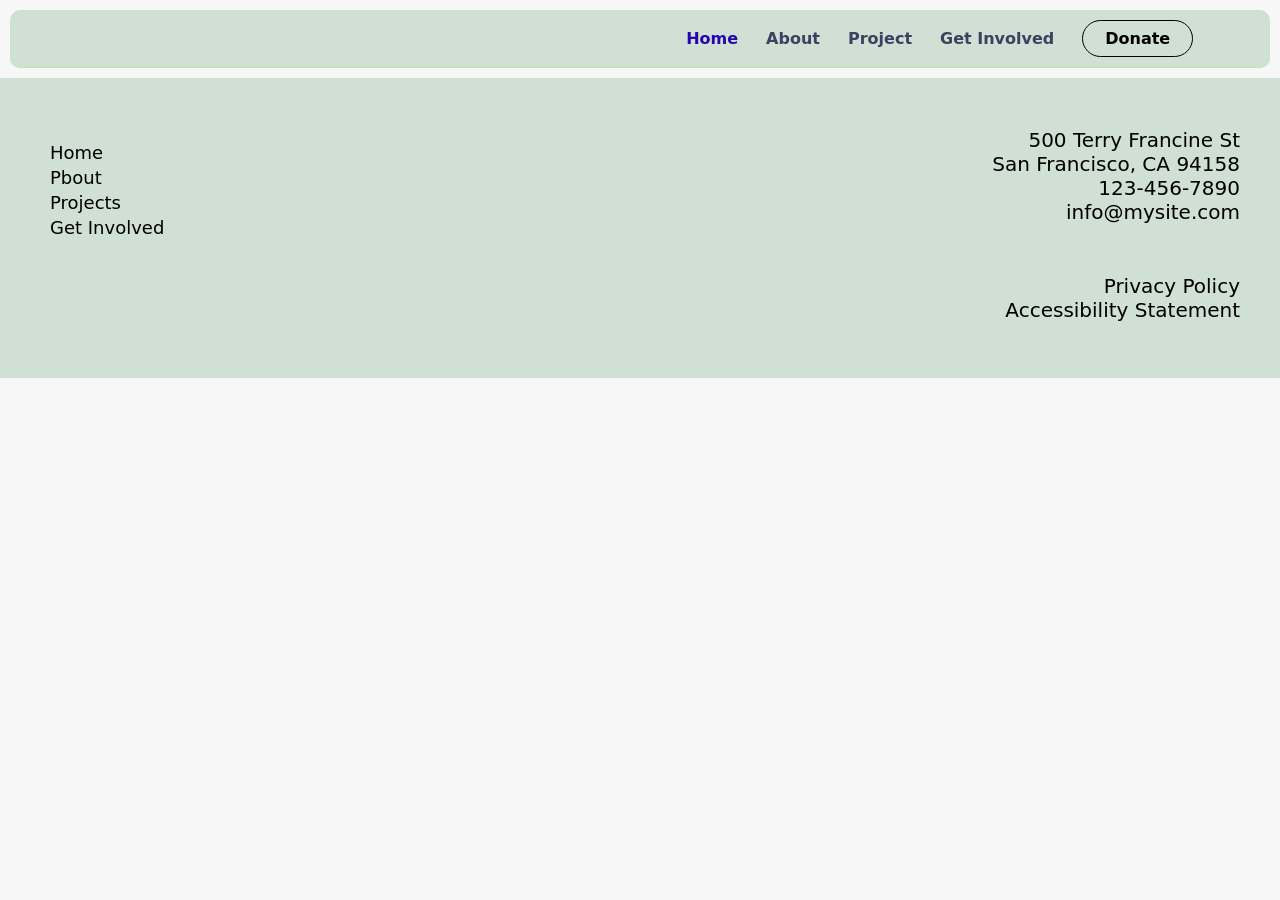
==== pages/about.html @ 258384fc "2ndpage" ====
<!DOCTYPE html>
<html lang="en">
<head>
    <meta charset="UTF-8">
    <meta name="viewport" content="width=device-width, initial-scale=1.0">
    <title>Document</title>
     <link rel="stylesheet" href="../styles/header.css">
    <link rel="stylesheet" href="../styles/footer.css">
    <link rel="stylesheet" href="../styles/about.css">
</head>
<body>
    <div class="padding">
    <header class="nav">
  <a class="logo" href="#"><img src="./images/c837a6_b99ae5eac99b433983c7f7e0ed3001bb~mv2.png" alt=""></a>
  <input type="checkbox" id="menu-toggle" class="toggle" aria-label="Toggle menu" />
  <label for="menu-toggle" class="burger" aria-hidden="true"><i></i><i></i><i></i></label>
  <nav class="links">
    <a href="#" class="active">Home</a>
    <a href="./pages/about.html">About</a>
    <a href="#">Project</a>
    <a href="#">Get Involved</a>
    <a href="#" class="btn">Donate</a>
  </nav>
</header>
</div> 
<main></main>
 <footer>
        <div class="box">
            <img src="./images/c837a6_b99ae5eac99b433983c7f7e0ed3001bb~mv2.png" alt="">
            <a href="" class="top">Home</a>
            <a href="">Pbout</a>
            <a href="">Projects</a>
            <a href="">Get Involved</a>
        </div>
        <div class="box1">
            <p>500 Terry Francine St

            <br>   San Francisco, CA 94158

             <br>  123-456-7890

            <br>   info@mysite.com</p>
               <p class="down">
                <a href="">Privacy Policy <br> Accessibility Statement</a>
            </p>
        </div>
        
    </footer>
    
</body>
</html>
---- styles/header.css ----
body { font-family: system-ui, -apple-system, 'Segoe UI', sans-serif; background: #f7f7f7; }

.nav {
  position: sticky;
  top: 0;
  z-index: 10;
  display: flex;
  align-items: center;
  justify-content: space-between;
  padding: 10px 6vw;
  background: #d0e0d5;
  backdrop-filter: blur(10px);
  border-bottom: 1px solid #c0e8a5;
  border-radius: 10px;
}
.logo img{
    width: 300px;
}
.padding{
    padding: 10px;
}

.logo { font-size: 1.3rem; font-weight: 800; color: #002057; text-decoration: none; }
.logo span { color: #ff7b00; }

.links { display: flex; align-items: center; gap: 28px; }
.links a { color: #3b4160; font-weight: 600; text-decoration: none; }
.links a:hover, .links a.active { color: #2506ad; }
.links .btn { padding: 8px 22px; border-radius: 999px; background: #d0e0d5; color: black; border: 1px solid black; }
.links .btn:hover { background: #2506ad; color: #fff; }

/* The checkbox is the state; the label is the visible button */
.toggle { position: absolute; opacity: 0; pointer-events: none; }
.burger { display: none; width: 28px; cursor: pointer; }
.burger i { display: block; height: 3px; margin: 5px 0; border-radius: 2px; background: #002057; transition: transform 0.25s ease, opacity 0.25s ease; }

.demo { min-height: 90vh; display: grid; place-content: center; text-align: center; }
.demo h1 { margin: 0; color: #002057; font-size: clamp(1.8rem, 5vw, 3rem); }
.demo p { color: #5b6178; }
iframe {
    width: 100%;
    border: none;
    display: block;
}

@media (max-width: 720px) {
  .burger { display: block; }
  .links {
    position: absolute;
    top: 100%;
    left: 0;
    right: 0;
    flex-direction: column;
    align-items: stretch;
    gap: 0;
    padding: 8px 6vw 20px;
    background: #d0e0d5;
    border-bottom: 1px solid #d0e0d5;
    display: none;
  }
  .links a { padding: 14px 0; }
  .links .btn { margin-top: 8px; text-align: center; }

  .toggle:checked ~ .links { display: flex; }
  .toggle:checked ~ .burger i:nth-child(1) { transform: translateY(8px) rotate(45deg); }
  .toggle:checked ~ .burger i:nth-child(2) { opacity: 0; }
  .toggle:checked ~ .burger i:nth-child(3) { transform: translateY(-8px) rotate(-45deg); }
}
@media (max-width: 950px ) {
    .logo img{
        width: 200px;
    }
}

@media (max-width: 690px    ) {
    .logo img{
        width: 250px;
    }
}
@media (max-width: 400px) {
    .logo img{
        width: 199px;
    }
}
---- styles/footer.css ----
*{
    margin: 0;
    padding: 0;
    box-sizing: border-box;
    
}

footer{
    width: 100%;
    display: flex;
    flex-direction: row;
    height: 300px;
    background-color: #d0e0d5;
    padding: 40px;
    padding-top: 50px;


}
.box img{
    width: 600px;
}
.box{
    
    display: flex;
    flex-direction: column;
    justify-content: top;
    align-items: start;
    gap: 4px;
    padding: 10px;
}
.box1{
    
    display: flex;
    flex-direction: column;
    align-items: end;
    justify-content: top;
    
}
.box1 p{
    font-size: 20px;
    text-align: end;
}
.down{
    padding-top: 50px;
    color: black;
    text-decoration: none;

}
.down a{
    color: black;
    text-decoration: none;
}
.box a{
    font-size: 18px;
    gap: 10px;
    color: black;
    text-decoration: none;
}

iframe {
    width: 100%;
    border: none;
    display: block;
}
.box, .box1 {
    flex: 1;
    min-width: 0;
}

@media (max-width:1010px) {
    .box img{
        width: 500px;
    }
    .box1 p{
    font-size: 19px;
    text-align: end;
}
}
@media (max-width:970px) {
    .box img{
        width: 400px;
    }
    .box1 p{
    font-size: 18px;
    text-align: end;
}
}
@media (max-width:700px) {
    .box img{
        width: 300px;
    }
    .box1 p{
    font-size: 16px;
    text-align: end;
}
}
@media (max-width:570px) {
    .box img{
        width: 200px;
    }
    .box1 p{
    font-size: 14px;
    text-align: end;
}
}
@media (max-width:400px) {
    .box img{
        width: 100px;
    }
}
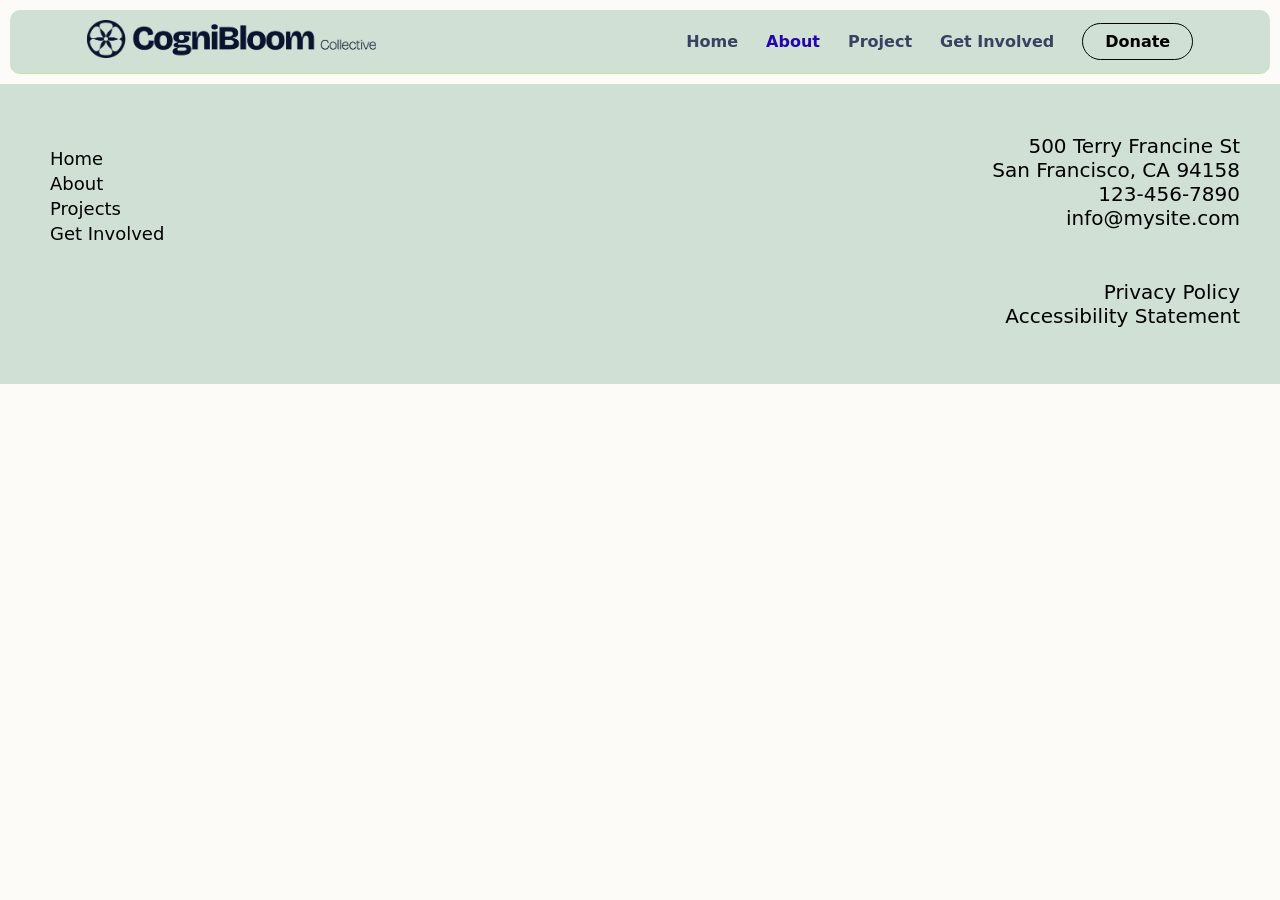
==== commit fd19cdaf: "67" ====
--- a/pages/about.html
+++ b/pages/about.html
@@ -9,28 +9,28 @@
     <link rel="stylesheet" href="../styles/about.css">
 </head>
 <body>
-    <div class="padding">
+     <div class="padding">
     <header class="nav">
-  <a class="logo" href="#"><img src="./images/c837a6_b99ae5eac99b433983c7f7e0ed3001bb~mv2.png" alt=""></a>
+  <a class="logo" href="../index.html"><img src="../images/c837a6_b99ae5eac99b433983c7f7e0ed3001bb~mv2.png" alt=""></a>
   <input type="checkbox" id="menu-toggle" class="toggle" aria-label="Toggle menu" />
   <label for="menu-toggle" class="burger" aria-hidden="true"><i></i><i></i><i></i></label>
   <nav class="links">
-    <a href="#" class="active">Home</a>
-    <a href="./pages/about.html">About</a>
-    <a href="#">Project</a>
-    <a href="#">Get Involved</a>
-    <a href="#" class="btn">Donate</a>
+    <a href="../index.html" >Home</a>
+    <a href="./pages/about.html" class="active">About</a>
+    <a href="../pages/projects.html">Project</a>
+    <a href="../pages/getinvolved.html" >Get Involved</a>
+    <a href="../pages/donate.html" class="btn">Donate</a>
   </nav>
 </header>
 </div> 
 <main></main>
- <footer>
+  <footer>
         <div class="box">
             <img src="./images/c837a6_b99ae5eac99b433983c7f7e0ed3001bb~mv2.png" alt="">
-            <a href="" class="top">Home</a>
-            <a href="">Pbout</a>
-            <a href="">Projects</a>
-            <a href="">Get Involved</a>
+            <a href="./index.html" class="top">Home</a>
+            <a href="./pages/about.html">About</a>
+            <a href="./pages/projects.html">Projects</a>
+            <a href="./pages/getinvolved.html">Get Involved</a>
         </div>
         <div class="box1">
             <p>500 Terry Francine St
@@ -46,6 +46,7 @@
         </div>
         
     </footer>
+        
     
 </body>
 </html>
--- a/styles/header.css
+++ b/styles/header.css
@@ -81,4 +81,56 @@
     .logo img{
         width: 199px;
     }
+}
+
+
+
+
+
+
+
+
+
+
+
+
+
+
+
+
+
+
+
+
+
+
+
+
+
+
+
+
+
+
+
+
+
+
+
+
+
+
+
+
+
+
+
+
+
+
+
+
+
+body{
+    background-color: #fcfbf7;
 }
--- a/styles/footer.css
+++ b/styles/footer.css
@@ -108,4 +108,22 @@
         width: 100px;
     }
 }
+@media (max-width: 450px) {
+    footer{
+        flex-direction: column;
+        height: fit-content;
+        display: flex;
+        gap: 15px;
+    }
+    .box1{
+        align-items:start;
+        justify-content: center;
+    }
+    .box1 p{
+        text-align: start;
+    }
+    .box img{
+        width: 250px;
+    }
+}
 
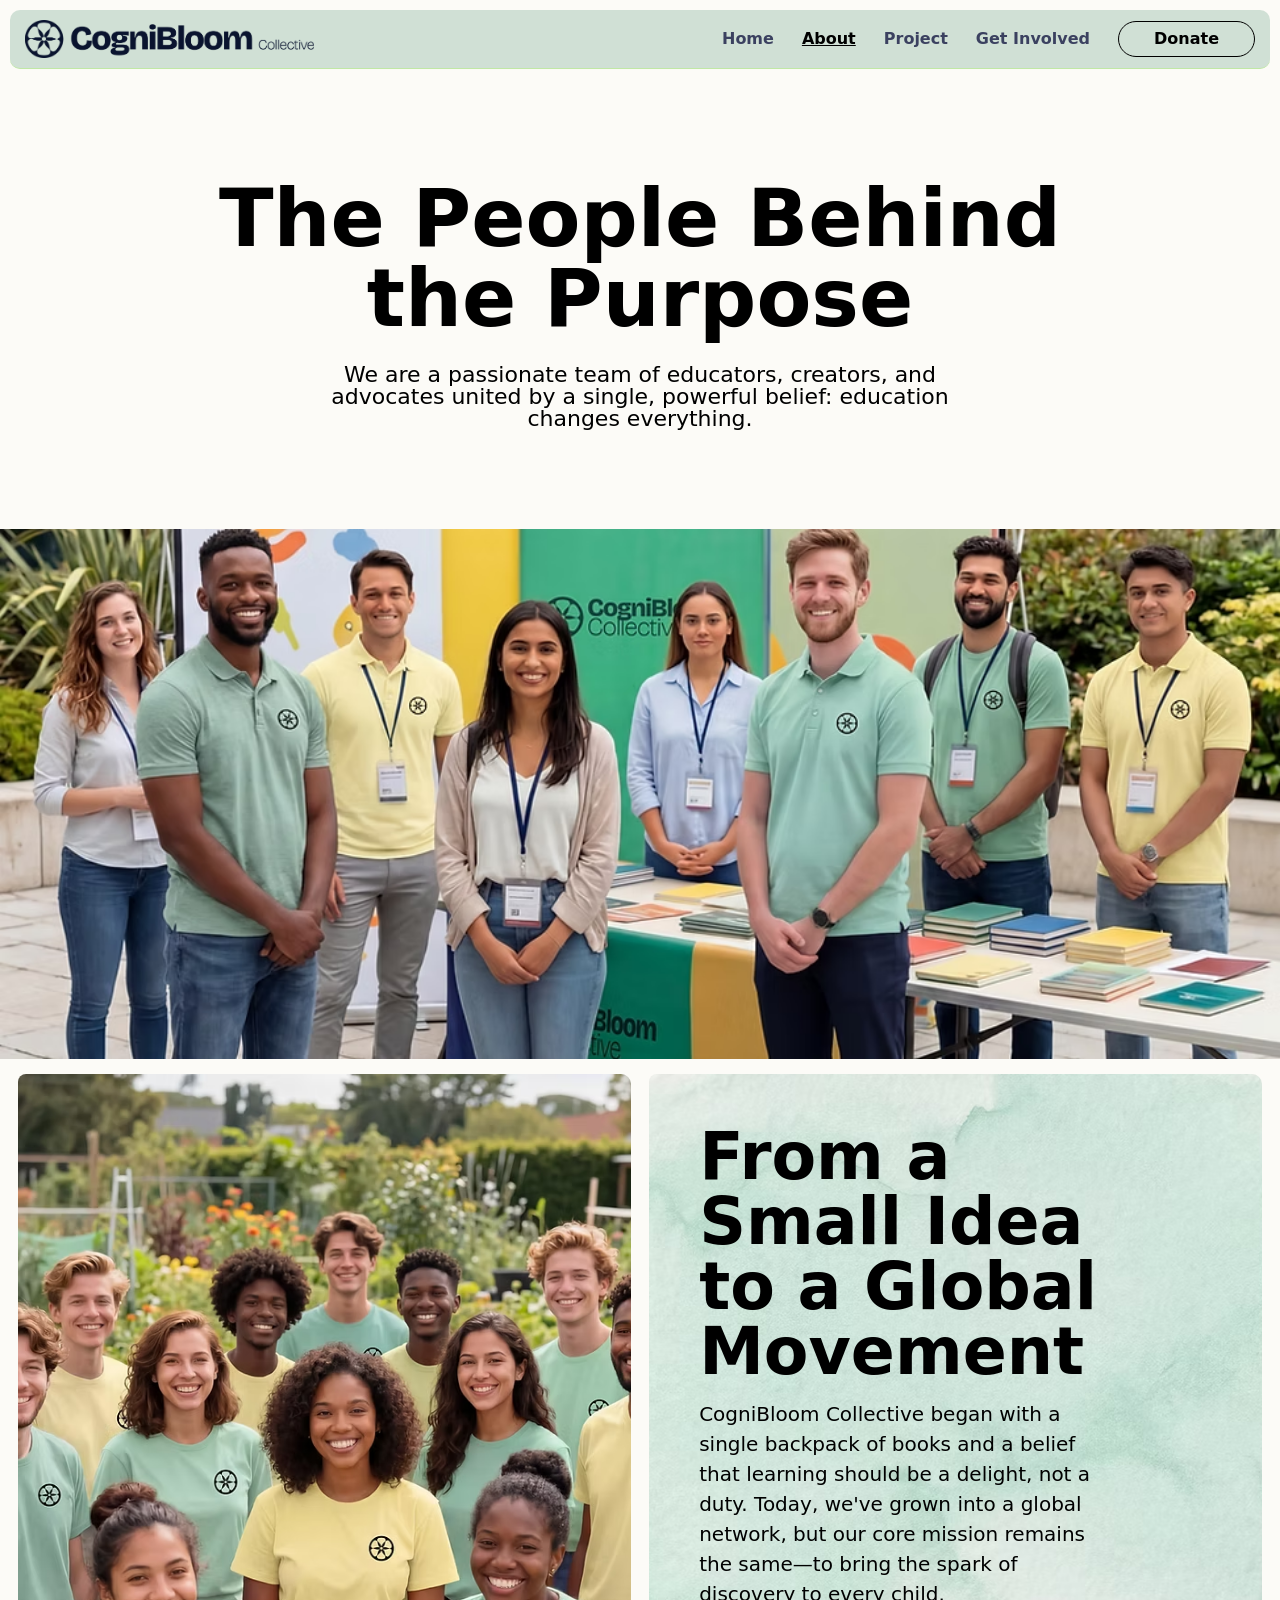
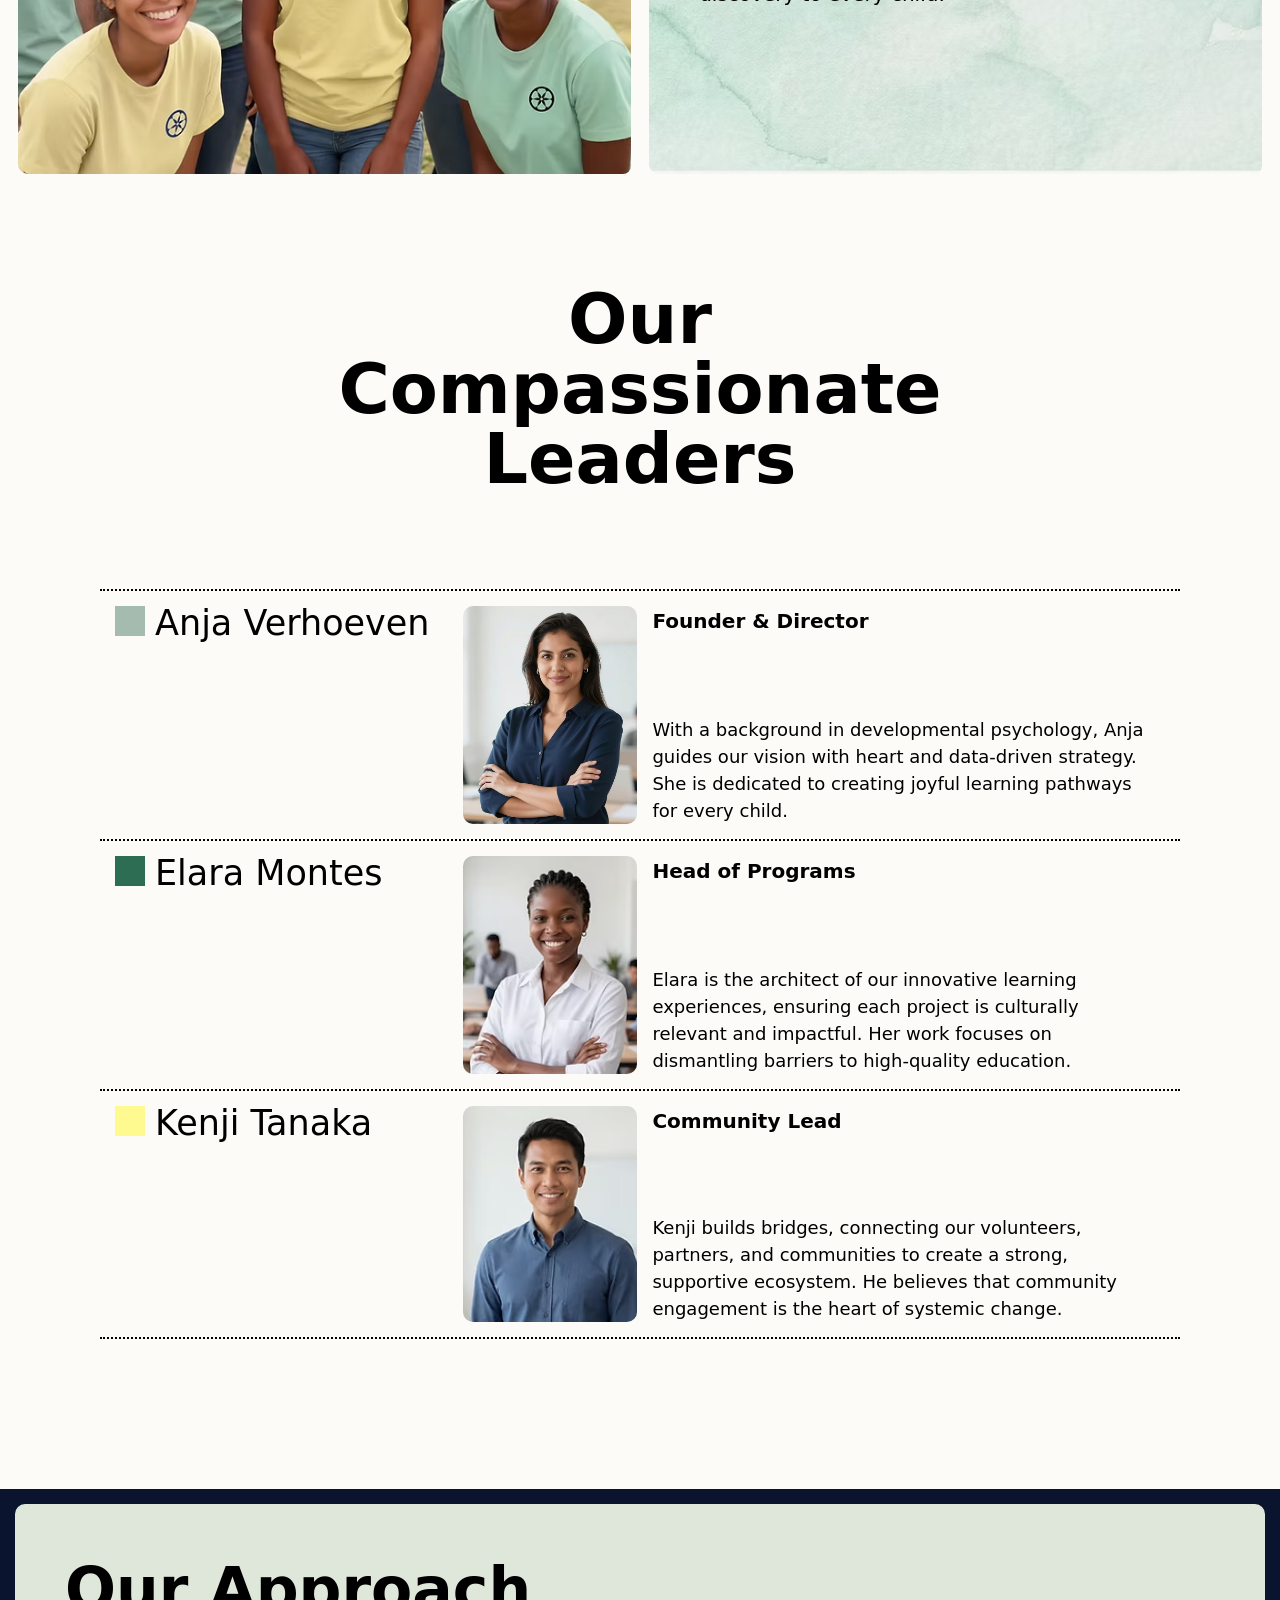
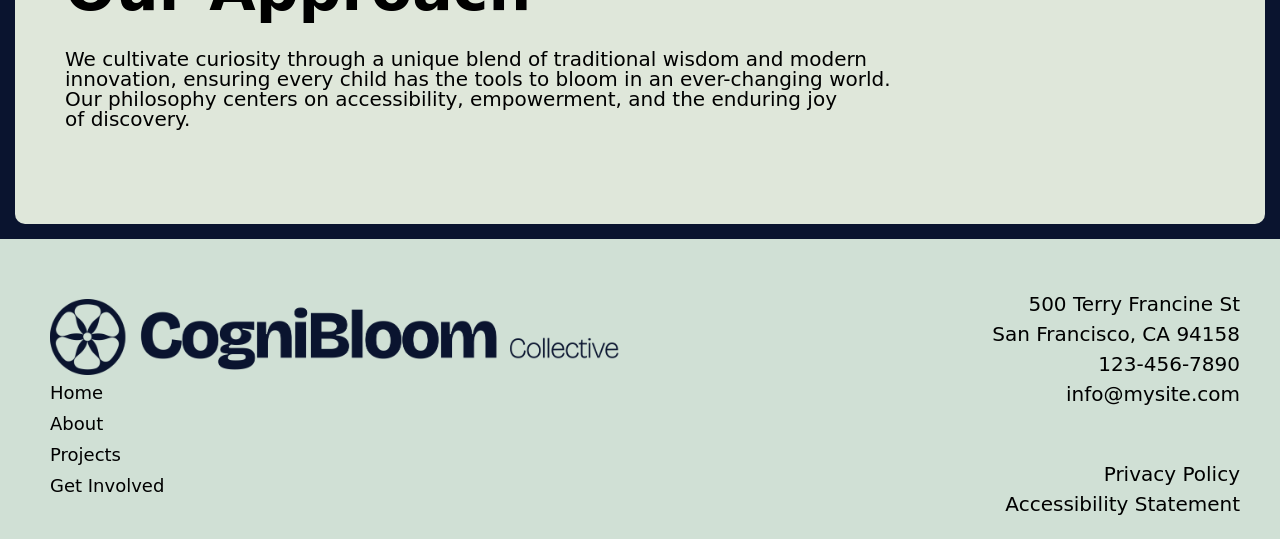
==== commit c78490a0: "6767676767676767676" ====
--- a/pages/about.html
+++ b/pages/about.html
@@ -1,52 +1,144 @@
-<!DOCTYPE html>
+<!doctype html>
 <html lang="en">
-<head>
-    <meta charset="UTF-8">
-    <meta name="viewport" content="width=device-width, initial-scale=1.0">
+  <head>
+    <meta charset="UTF-8" />
+    <meta name="viewport" content="width=device-width, initial-scale=1.0" />
     <title>Document</title>
-     <link rel="stylesheet" href="../styles/header.css">
-    <link rel="stylesheet" href="../styles/footer.css">
-    <link rel="stylesheet" href="../styles/about.css">
-</head>
-<body>
-     <div class="padding">
-    <header class="nav">
-  <a class="logo" href="../index.html"><img src="../images/c837a6_b99ae5eac99b433983c7f7e0ed3001bb~mv2.png" alt=""></a>
-  <input type="checkbox" id="menu-toggle" class="toggle" aria-label="Toggle menu" />
-  <label for="menu-toggle" class="burger" aria-hidden="true"><i></i><i></i><i></i></label>
-  <nav class="links">
-    <a href="../index.html" >Home</a>
-    <a href="./pages/about.html" class="active">About</a>
-    <a href="../pages/projects.html">Project</a>
-    <a href="../pages/getinvolved.html" >Get Involved</a>
-    <a href="../pages/donate.html" class="btn">Donate</a>
-  </nav>
-</header>
-</div> 
-<main></main>
-  <footer>
-        <div class="box">
-            <img src="./images/c837a6_b99ae5eac99b433983c7f7e0ed3001bb~mv2.png" alt="">
-            <a href="./index.html" class="top">Home</a>
-            <a href="./pages/about.html">About</a>
-            <a href="./pages/projects.html">Projects</a>
-            <a href="./pages/getinvolved.html">Get Involved</a>
+    <link rel="stylesheet" href="../styles/reset.css">
+    <link rel="stylesheet" href="../styles/header.css" />
+    <link rel="stylesheet" href="../styles/footer.css" />
+    <link rel="stylesheet" href="../styles/about.css" />
+  </head>
+  <body>
+    <div class="padding">
+      <header class="nav">
+        <a class="logo" href="../index.html"
+          ><img
+            src="../images/c837a6_b99ae5eac99b433983c7f7e0ed3001bb~mv2.png"
+            alt=""
+        /></a>
+        <input
+          type="checkbox"
+          id="menu-toggle"
+          class="toggle"
+          aria-label="Toggle menu"
+        />
+        <label for="menu-toggle" class="burger" aria-hidden="true"
+          ><i></i><i></i><i></i
+        ></label>
+        <nav class="links">
+          <a href="../index.html">Home</a>
+          <a href="./pages/about.html" class="active">About</a>
+          <a href="../pages/projects.html">Project</a>
+          <a href="../pages/getinvolved.html">Get Involved</a>
+          <a href="../pages/donate.html" class="btn">Donate</a>
+        </nav>
+      </header>
+    </div>
+    <main>
+      <div class="text">
+        <h1>The People Behind the Purpose</h1>
+        <p>We are a passionate team of educators, creators, and advocates united by a single, powerful belief: education changes everything.</p>
+      </div>
+      <div class="bigimg">
+        <img src="../images/untitled_Gemini 3_edited.avif" alt="">
+      </div>
+      <div class="parent">
+        <div class="photo">
+          <img src="../images/untitled_Gemini 3_1 Flash (Nano Banana 2)_2026-03-19_22-51-072.avif" alt="">
         </div>
-        <div class="box1">
-            <p>500 Terry Francine St
+        <div class="text1">
+          <h2>From a Small Idea to a Global Movement</h2>
+          <p>CogniBloom Collective began with a single backpack of books and a belief that learning should be a delight, not a duty. Today, we've grown into a global network, but our core mission remains the same—to bring the spark of discovery to every child.</p>
+        </div>
+      </div>
+      <div class="hero">
+        <h1>Our Compassionate Leaders</h1>
+      </div>
+      <div class="holder">
+        <div class="holder1">
+          <div class="name">
+            <div class="color"></div>
+            <p>Anja Verhoeven</p>
+          </div>
+          <div class="picture">
+            <img src="../images/c837a6_51d7d02557ae46978802cab219320728~mv2.avif" alt="">
+          </div>
+          <div class="text3">
+            <h3>Founder & Director</h3>
+            <p>With a background in developmental psychology, Anja guides our vision with heart and data-driven strategy. She is dedicated to creating joyful learning pathways for every child.</p>
+          </div>
+        </div>
+        <div class="holder1">
+          <div class="name">
+            <div class="color1"></div>
+            <p>Elara Montes</p>
+          </div>
+          <div class="picture">
+            <img src="../images/untitled_Gemini 3_1 Flash (Nano Banana 2)_2026-03-19_23-37-52.avif" alt="">
+          </div>
+          <div class="text3">
+            <h3>Head of Programs</h3>
+            <p>Elara is the architect of our innovative learning experiences, ensuring each project is culturally relevant and impactful. Her work focuses on dismantling barriers to high-quality education.</p>
+          </div>
+        </div>
+        <div class="holder2">
+          <div class="name">
+            <div class="color2"></div>
+            <p>Kenji Tanaka</p>
+          </div>
+          <div class="picture">
+            <img src="../images/untitled_Gemini 3 (Nano Banana Pro)_2026-03-22_15-21-33.avif" alt="">
+          </div>
+          <div class="text3">
+            <h3>Community Lead</h3>
+            <p>Kenji builds bridges, connecting our volunteers, partners, and communities to create a strong, supportive ecosystem. He believes that community engagement is the heart of systemic change.</p>
+          </div>
+        </div>
+      </div>
+      <div class="gapper"></div>
+      <div class="background">
+        <div class="approach">
+          <h2>Our Approach</h2>
+          <p>We cultivate curiosity through a unique blend of traditional wisdom and modern innovation, ensuring every child has the tools to bloom in an ever-changing world. Our philosophy centers on accessibility, empowerment, and the enduring joy of discovery.</p>
+        </div>
+        <div class="card-holder"></div>
+      </div>
 
-            <br>   San Francisco, CA 94158
+    
+    
+    </main>
+    <footer>
+      <div class="box">
+        <img
+          src="../images/c837a6_b99ae5eac99b433983c7f7e0ed3001bb~mv2.png"
+          alt=""
+        />
+        <a href="./index.html" class="top">Home</a>
+        <a href="./pages/about.html">About</a>
+        <a href="./pages/projects.html">Projects</a>
+        <a href="./pages/getinvolved.html">Get Involved</a>
+      </div>
+      <div class="box1">
+        <p>
+          500 Terry Francine St
 
-             <br>  123-456-7890
+          <br />
+          San Francisco, CA 94158
 
-            <br>   info@mysite.com</p>
-               <p class="down">
-                <a href="">Privacy Policy <br> Accessibility Statement</a>
-            </p>
-        </div>
-        
+          <br />
+          123-456-7890
+
+          <br />
+          info@mysite.com
+        </p>
+        <p class="down">
+          <a href=""
+            >Privacy Policy <br />
+            Accessibility Statement</a
+          >
+        </p>
+      </div>
     </footer>
-        
-    
-</body>
-</html>+  </body>
+</html>
--- a/styles/header.css
+++ b/styles/header.css
@@ -1,4 +1,11 @@
-body { font-family: system-ui, -apple-system, 'Segoe UI', sans-serif; background: #f7f7f7; }
+body {
+  font-family:
+    system-ui,
+    -apple-system,
+    "Segoe UI",
+    sans-serif;
+  background: #f7f7f7;
+}
 
 .nav {
   position: sticky;
@@ -7,44 +14,106 @@
   display: flex;
   align-items: center;
   justify-content: space-between;
-  padding: 10px 6vw;
+  padding: 10px 15px;
   background: #d0e0d5;
   backdrop-filter: blur(10px);
   border-bottom: 1px solid #c0e8a5;
   border-radius: 10px;
 }
-.logo img{
-    width: 300px;
+.logo img {
+  width: 300px;
 }
-.padding{
-    padding: 10px;
+.padding {
+  padding: 10px;
 }
 
-.logo { font-size: 1.3rem; font-weight: 800; color: #002057; text-decoration: none; }
-.logo span { color: #ff7b00; }
+.logo {
+  font-size: 1.3rem;
+  font-weight: 800;
+  color: #002057;
+  text-decoration: none;
+}
+.logo span {
+  color: #ff7b00;
+}
 
-.links { display: flex; align-items: center; gap: 28px; }
-.links a { color: #3b4160; font-weight: 600; text-decoration: none; }
-.links a:hover, .links a.active { color: #2506ad; }
-.links .btn { padding: 8px 22px; border-radius: 999px; background: #d0e0d5; color: black; border: 1px solid black; }
-.links .btn:hover { background: #2506ad; color: #fff; }
+.links {
+  display: flex;
+  align-items: center;
+  gap: 28px;
+}
+.links a {
+  color: #3b4160;
+  font-weight: 600;
+  text-decoration: none;
+}
+.links a:hover,
+.links a.active {
+  color: black;
+  text-decoration: underline;
+}
+.links .btn {
+  padding: 5px 35px;
+  border-radius: 999px;
+  background: #d0e0d5;
+  color: black;
+  border: 1px solid black;
+  display: flex;
+  justify-content: center;
+  align-items: center;
+}
+.links .btn:hover {
+  background-color: #b8c9bd;
+  color: black;
+  text-decoration: underline;
+}
 
 /* The checkbox is the state; the label is the visible button */
-.toggle { position: absolute; opacity: 0; pointer-events: none; }
-.burger { display: none; width: 28px; cursor: pointer; }
-.burger i { display: block; height: 3px; margin: 5px 0; border-radius: 2px; background: #002057; transition: transform 0.25s ease, opacity 0.25s ease; }
+.toggle {
+  position: absolute;
+  opacity: 0;
+  pointer-events: none;
+}
+.burger {
+  display: none;
+  width: 28px;
+  cursor: pointer;
+}
+.burger i {
+  display: block;
+  height: 3px;
+  margin: 5px 0;
+  border-radius: 2px;
+  background: #002057;
+  transition:
+    transform 0.25s ease,
+    opacity 0.25s ease;
+}
 
-.demo { min-height: 90vh; display: grid; place-content: center; text-align: center; }
-.demo h1 { margin: 0; color: #002057; font-size: clamp(1.8rem, 5vw, 3rem); }
-.demo p { color: #5b6178; }
+.demo {
+  min-height: 90vh;
+  display: grid;
+  place-content: center;
+  text-align: center;
+}
+.demo h1 {
+  margin: 0;
+  color: #002057;
+  font-size: clamp(1.8rem, 5vw, 3rem);
+}
+.demo p {
+  color: #5b6178;
+}
 iframe {
-    width: 100%;
-    border: none;
-    display: block;
+  width: 100%;
+  border: none;
+  display: block;
 }
 
 @media (max-width: 720px) {
-  .burger { display: block; }
+  .burger {
+    display: block;
+  }
   .links {
     position: absolute;
     top: 100%;
@@ -58,79 +127,44 @@
     border-bottom: 1px solid #d0e0d5;
     display: none;
   }
-  .links a { padding: 14px 0; }
-  .links .btn { margin-top: 8px; text-align: center; }
+  .links a {
+    padding: 14px 0;
+  }
+  .links .btn {
+    margin-top: 8px;
+    text-align: center;
+  }
 
-  .toggle:checked ~ .links { display: flex; }
-  .toggle:checked ~ .burger i:nth-child(1) { transform: translateY(8px) rotate(45deg); }
-  .toggle:checked ~ .burger i:nth-child(2) { opacity: 0; }
-  .toggle:checked ~ .burger i:nth-child(3) { transform: translateY(-8px) rotate(-45deg); }
+  .toggle:checked ~ .links {
+    display: flex;
+  }
+  .toggle:checked ~ .burger i:nth-child(1) {
+    transform: translateY(8px) rotate(45deg);
+  }
+  .toggle:checked ~ .burger i:nth-child(2) {
+    opacity: 0;
+  }
+  .toggle:checked ~ .burger i:nth-child(3) {
+    transform: translateY(-8px) rotate(-45deg);
+  }
 }
-@media (max-width: 950px ) {
-    .logo img{
-        width: 200px;
-    }
+@media (max-width: 950px) {
+  .logo img {
+    width: 200px;
+  }
 }
 
-@media (max-width: 690px    ) {
-    .logo img{
-        width: 250px;
-    }
+@media (max-width: 690px) {
+  .logo img {
+    width: 250px;
+  }
 }
 @media (max-width: 400px) {
-    .logo img{
-        width: 199px;
-    }
+  .logo img {
+    width: 199px;
+  }
 }
 
-
-
-
-
-
-
-
-
-
-
-
-
-
-
-
-
-
-
-
-
-
-
-
-
-
-
-
-
-
-
-
-
-
-
-
-
-
-
-
-
-
-
-
-
-
-
-
-
-body{
-    background-color: #fcfbf7;
-}+body {
+  background-color: #fcfbf7;
+}
--- a/styles/footer.css
+++ b/styles/footer.css
@@ -1,129 +1,122 @@
-*{
-    margin: 0;
-    padding: 0;
-    box-sizing: border-box;
-    
+* {
+  margin: 0;
+  padding: 0;
+  box-sizing: border-box;
 }
 
-footer{
-    width: 100%;
-    display: flex;
-    flex-direction: row;
-    height: 300px;
-    background-color: #d0e0d5;
-    padding: 40px;
-    padding-top: 50px;
-
-
+footer {
+  width: 100%;
+  display: flex;
+  flex-direction: row;
+  height: 300px;
+  background-color: #d0e0d5;
+  padding: 40px;
+  padding-top: 50px;
 }
-.box img{
-    width: 600px;
+.box img {
+  width: 600px;
 }
-.box{
-    
-    display: flex;
-    flex-direction: column;
-    justify-content: top;
-    align-items: start;
-    gap: 4px;
-    padding: 10px;
+.box {
+  display: flex;
+  flex-direction: column;
+  justify-content: top;
+  align-items: start;
+  gap: 4px;
+  padding: 10px;
 }
-.box1{
-    
-    display: flex;
-    flex-direction: column;
-    align-items: end;
-    justify-content: top;
-    
+.box1 {
+  display: flex;
+  flex-direction: column;
+  align-items: end;
+  justify-content: top;
 }
-.box1 p{
-    font-size: 20px;
-    text-align: end;
+.box1 p {
+  font-size: 20px;
+  text-align: end;
 }
-.down{
-    padding-top: 50px;
-    color: black;
-    text-decoration: none;
-
+.down {
+  padding-top: 50px;
+  color: black;
+  text-decoration: none;
 }
-.down a{
-    color: black;
-    text-decoration: none;
+.down a {
+  color: black;
+  text-decoration: none;
 }
-.box a{
-    font-size: 18px;
-    gap: 10px;
-    color: black;
-    text-decoration: none;
+.box a {
+  font-size: 18px;
+  gap: 10px;
+  color: black;
+  text-decoration: none;
 }
 
 iframe {
-    width: 100%;
-    border: none;
-    display: block;
+  width: 100%;
+  border: none;
+  display: block;
 }
-.box, .box1 {
-    flex: 1;
-    min-width: 0;
+.box,
+.box1 {
+  flex: 1;
+  min-width: 0;
 }
 
-@media (max-width:1010px) {
-    .box img{
-        width: 500px;
-    }
-    .box1 p{
+@media (max-width: 1010px) {
+  .box img {
+    width: 500px;
+  }
+  .box1 p {
     font-size: 19px;
     text-align: end;
+  }
 }
-}
-@media (max-width:970px) {
-    .box img{
-        width: 400px;
-    }
-    .box1 p{
+@media (max-width: 970px) {
+  .box img {
+    width: 400px;
+  }
+  .box1 p {
     font-size: 18px;
     text-align: end;
+  }
 }
-}
-@media (max-width:700px) {
-    .box img{
-        width: 300px;
-    }
-    .box1 p{
+@media (max-width: 700px) {
+  .box img {
+    width: 300px;
+  }
+  .box1 p {
     font-size: 16px;
     text-align: end;
+  }
 }
-}
-@media (max-width:570px) {
-    .box img{
-        width: 200px;
-    }
-    .box1 p{
+@media (max-width: 570px) {
+  .box img {
+    width: 200px;
+  }
+  .box1 p {
     font-size: 14px;
     text-align: end;
+  }
 }
-}
-@media (max-width:400px) {
-    .box img{
-        width: 100px;
-    }
+@media (max-width: 400px) {
+  .box img {
+    width: 100px;
+  }
 }
 @media (max-width: 450px) {
-    footer{
-        flex-direction: column;
-        height: fit-content;
-        display: flex;
-        gap: 15px;
-    }
-    .box1{
-        align-items:start;
-        justify-content: center;
-    }
-    .box1 p{
-        text-align: start;
-    }
-    .box img{
-        width: 250px;
-    }
+  footer {
+    flex-direction: column;
+    height: fit-content;
+    display: flex;
+    gap: 15px;
+  }
+  .box1 {
+    align-items: start;
+    justify-content: center;
+  }
+  .box1 p {
+    text-align: start;
+  }
+  .box img {
+    width: 250px;
+  }
 }
-
--- a/styles/about.css
+++ b/styles/about.css
@@ -0,0 +1,198 @@
+.text{
+    width: 100%;
+    height: 450px;
+    display: flex;
+    flex-direction: column;
+    align-items: center;
+    justify-content: center;
+    gap: 25px   ;
+}
+.text h1{
+    font-size: 80px;
+    max-width: 1000px;
+    text-align: center;
+    line-height: 100%;
+}
+.text p{
+    font-size: 22px;
+    max-width: 700px;
+    text-align: center;
+    line-height: 100%;
+}
+.bigimg{
+    width: 100%;
+    height: 100%;
+    
+
+}
+.bigimg img{
+    width: 100%;
+    
+    object-fit: cover;
+}
+.parent{
+    width: 100%;
+    height: 100%;
+    display: flex;
+    flex-direction: row;
+    padding: 15px;
+    gap: 15px   ;
+    justify-content: space-evenly;
+
+}
+.photo{
+    width: 49%;
+    height: 700px;
+    
+}
+.photo img{
+    width: 100%;
+    object-fit: cover;
+    height: 100%;
+    border-radius: 8px 10px;
+}
+.text1{
+    width: 49%;
+    height: 700px;
+    padding: 50px;
+    border-radius: 8px 10px;
+    background-image: url(../images/untitled_Gemini\ 3\ \(Nano\ Banana\ Pro\)_2026-03-19_21-55-02_edited.avif);
+    background-size: cover;
+    background-position: center;
+    background-repeat: no-repeat;
+    display: flex;
+    flex-direction: column;
+    gap: 15px   ;
+}
+.text1 h2{
+    font-size: 65px;
+    line-height: 100%;
+    max-width: 600px;
+}
+.text1 p{
+    max-width: 400px;
+    font-size: 20px;
+}
+.hero{
+    width: 100%;
+    height: 400px;
+    display: flex;
+    flex-direction: column;
+    align-items: center;
+    justify-content: center;
+
+}
+.hero h1{
+    font-size: 70px;
+    line-height: 100%;
+    max-width: 700px;
+    text-align: center;
+    
+}
+.holder{
+    width: 100%;
+    height: 100%;
+    display: flex;
+    flex-direction: column;
+    padding: 0px 100px;
+}
+.holder1{
+    width: 100%;
+    height: 250px;
+    display: flex;
+    flex-direction: row;
+    border-top: 2px dotted black;
+    padding: 15px;
+
+}
+.picture{
+    width: 20%;
+}
+.picture img{
+    object-fit: cover;
+    width: 100%;
+    height: 100%;
+    border-radius: 10px;
+}
+.name  {
+    width: 40%;
+    display: flex;
+    flex-direction: row;
+    
+}
+.text3{
+    width: 60%;
+    display: flex;
+    flex-direction: column;
+    justify-content: space-between;
+    padding: 0 15px;
+
+}
+.text3 p{
+    font-size: 18px;
+    
+}
+.text3 h3{
+    font-size: 20px;
+}
+.name p{
+    font-size: 35px;
+    line-height: 100%;
+    padding-left: 10px;
+}
+.color  {
+    width: 30px;
+    height: 30px;
+    background-color: #a5bbaf;
+}
+.color1{
+    
+    width: 30px;
+    height: 30px;
+    background-color: #2c6d54;
+
+}
+.color2{
+    background-color:#fefa8f ;
+    width: 30px;
+    height: 30px;
+}
+.holder2{
+    width: 100%;
+    height: 250px;
+    display: flex;
+    flex-direction: row;
+    border-top: 2px dotted black;
+    padding: 15px;
+    border-bottom: 2px dotted black;
+
+}
+.gapper{
+    width: 100%;
+    height: 150px;
+}
+.background{
+    background-color: #0a142f;
+    width: 100%;
+    height: 100%;
+    padding: 15px;
+
+}
+.approach{
+    background-color: #dfe7da;
+    padding: 40px 50px;
+    width: 100%;
+    height: 320px;
+    border-radius: 10px;
+    display: flex;
+    flex-direction: column;
+    gap: 15px   ;
+}
+.approach h2{
+    font-size: 60px;
+}
+.approach p{
+    font-size: 20px;
+    line-height: 100%;
+    max-width: 850px;
+}
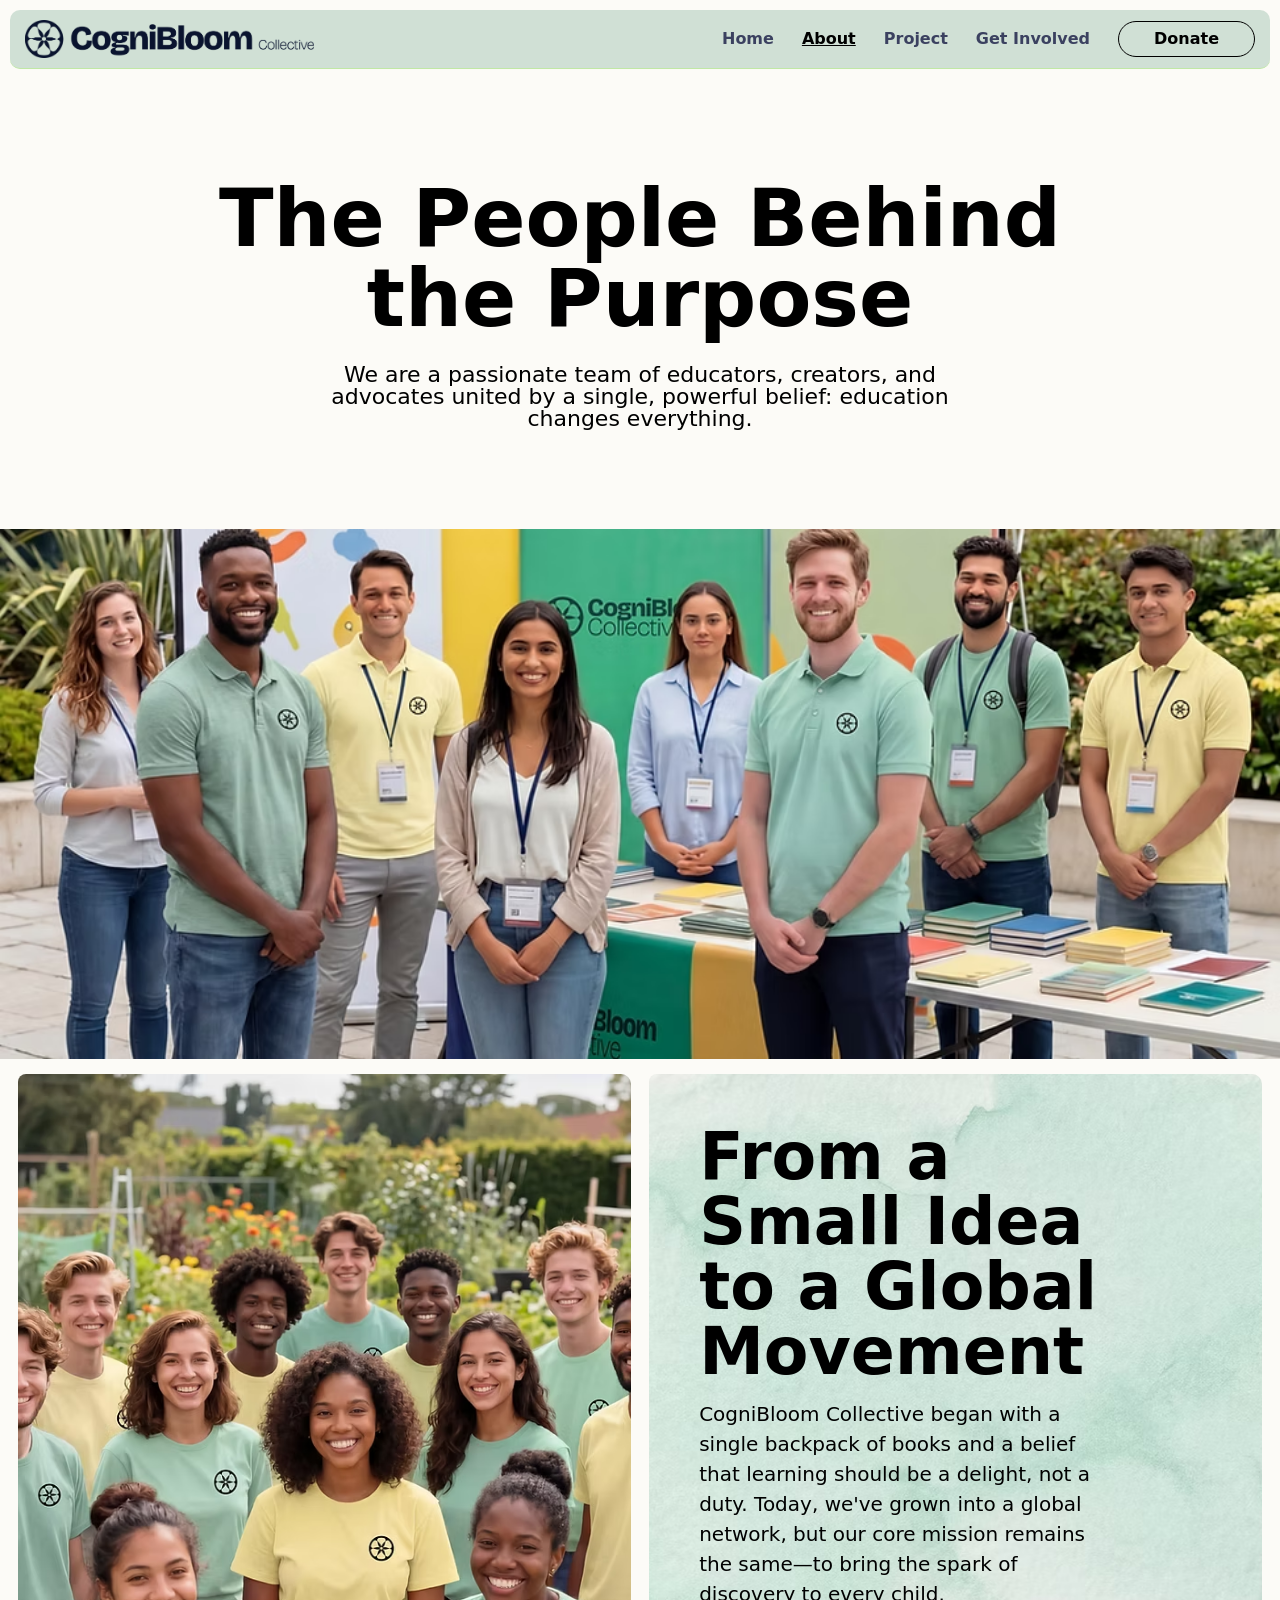
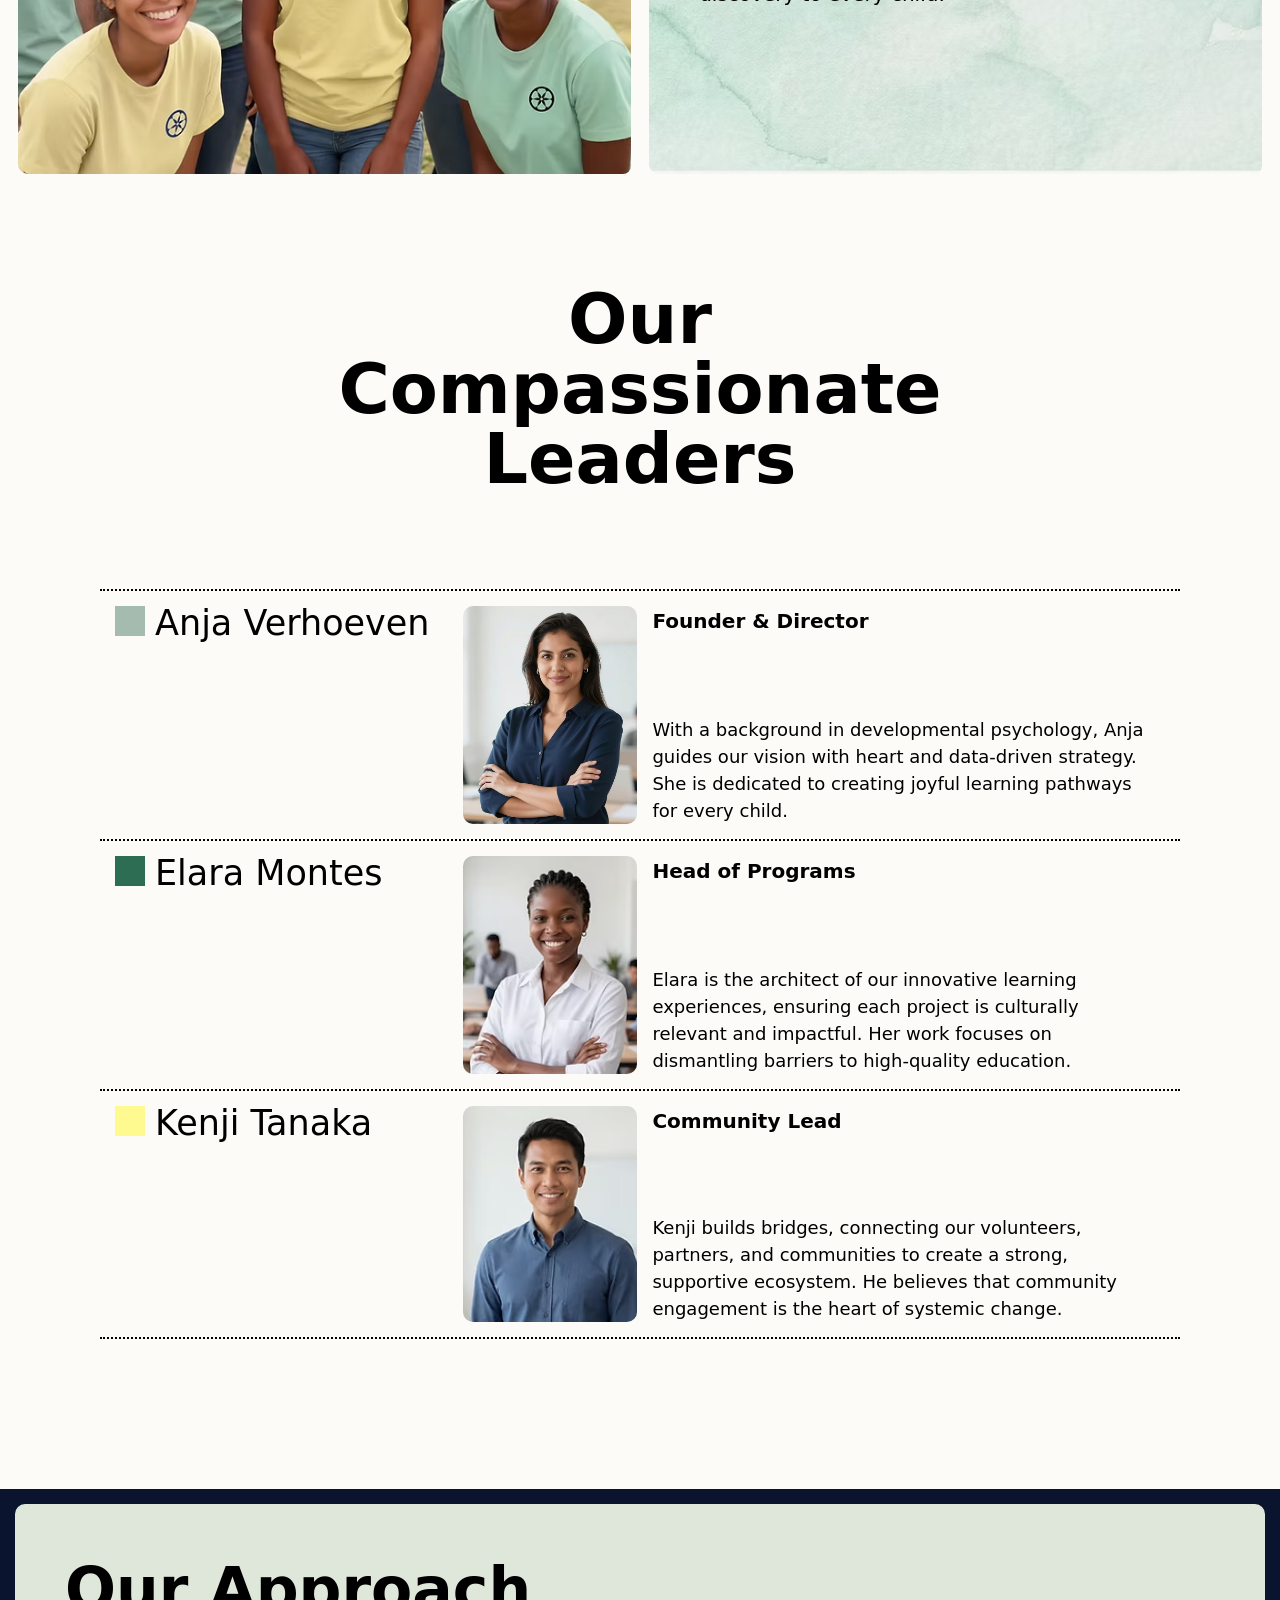
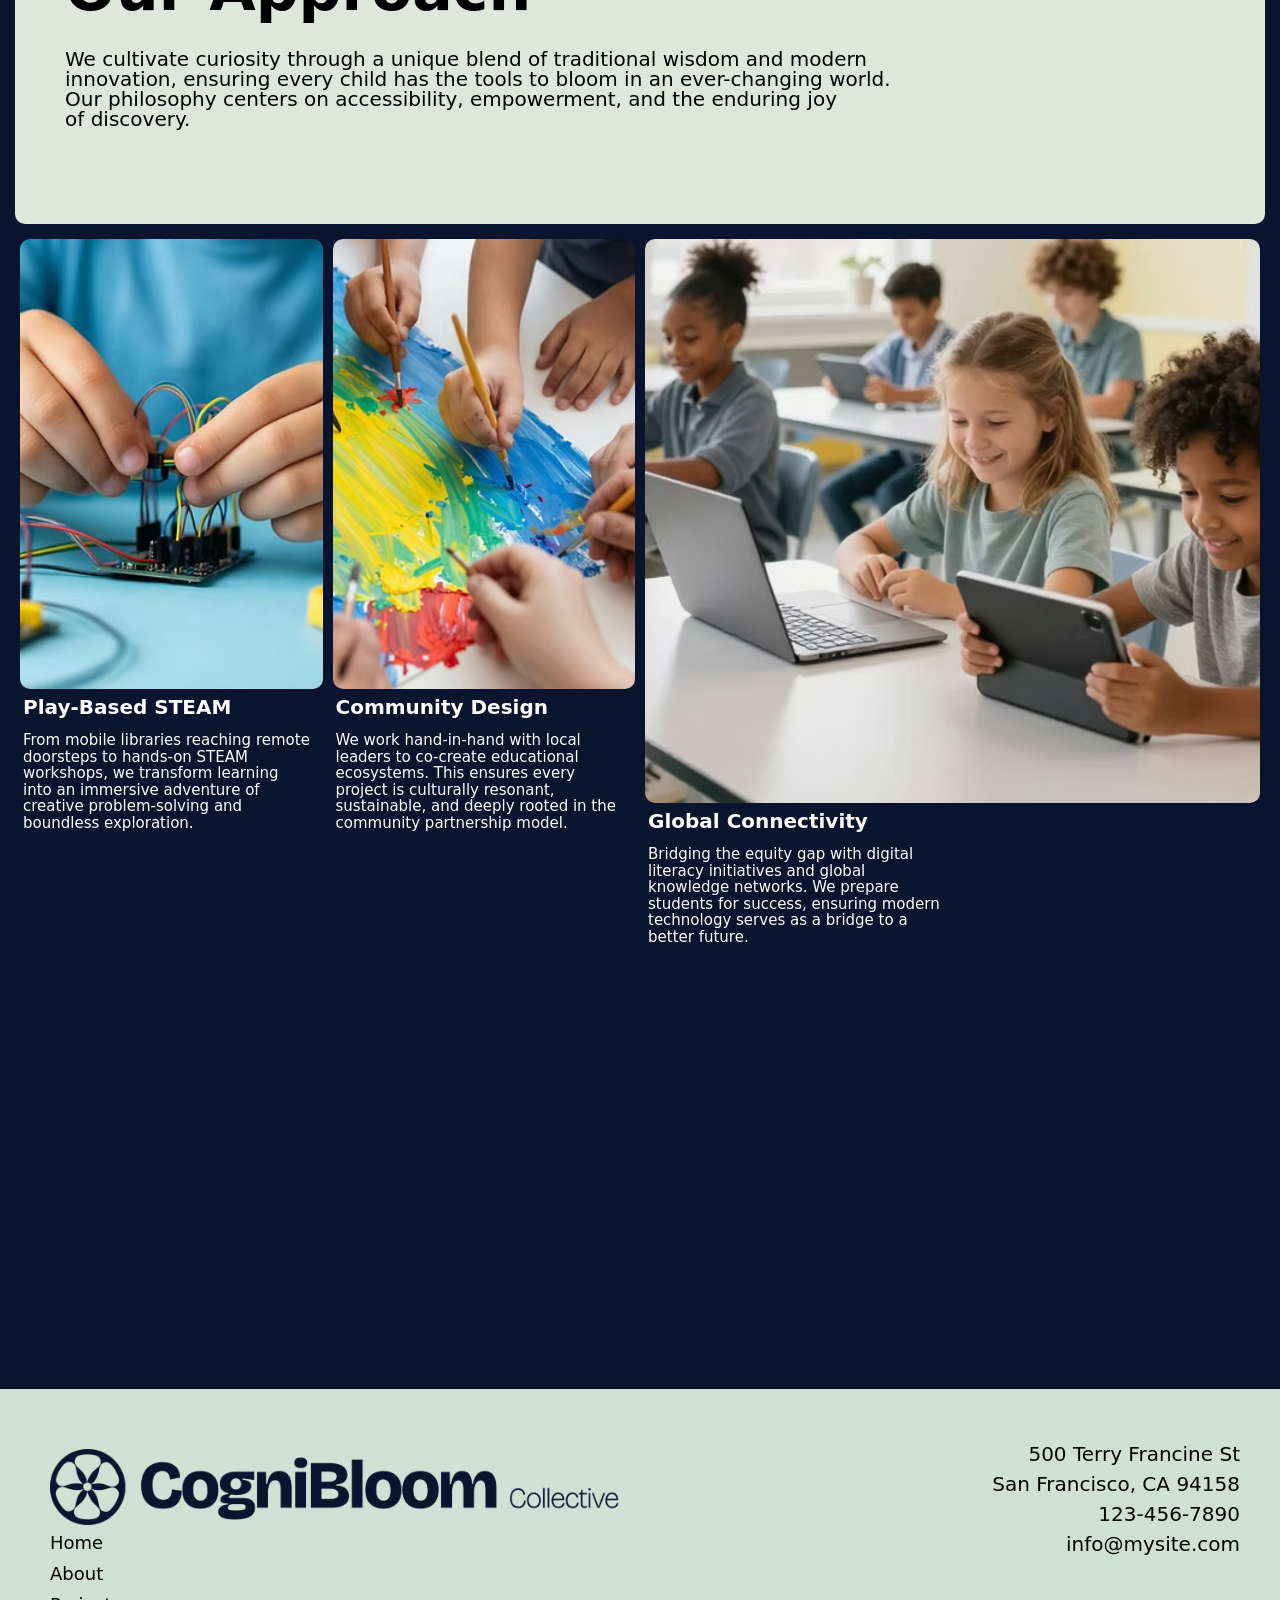
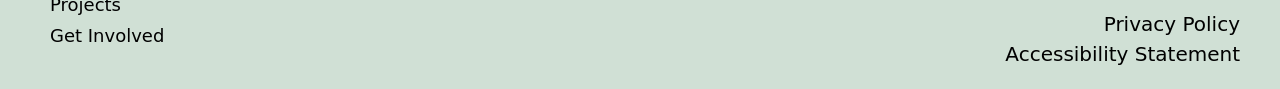
==== commit cfe4334c: "676767676767676767" ====
--- a/pages/about.html
+++ b/pages/about.html
@@ -102,7 +102,29 @@
           <h2>Our Approach</h2>
           <p>We cultivate curiosity through a unique blend of traditional wisdom and modern innovation, ensuring every child has the tools to bloom in an ever-changing world. Our philosophy centers on accessibility, empowerment, and the enduring joy of discovery.</p>
         </div>
-        <div class="card-holder"></div>
+        <div class="card-holder">
+          <div class="card">
+            <img src="../images/c837a6_28ec3ead72d84b7d890cd1c39228bf9e~mv2.avif" alt="">
+            <div class="text5">
+              <h2>Play-Based STEAM</h2>
+              <p>From mobile libraries reaching remote doorsteps to hands-on STEAM workshops, we transform learning into an immersive adventure of creative problem-solving and boundless exploration.</p>
+            </div>
+          </div>
+          <div class="card">
+            <img src="../images/ai-generated-IMAGE - 2026-03-19T134012_222.avif" alt="">
+            <div class="text5">
+              <h2>Community Design</h2>
+              <p>We work hand-in-hand with local leaders to co-create educational ecosystems. This ensures every project is culturally resonant, sustainable, and deeply rooted in the community partnership model.</p>
+            </div>
+          </div>
+          <div class="card2">
+            <img src="../images/ai-generated-IMAGE (83).avif" alt="">
+            <div class="text4">
+              <h2>Global Connectivity</h2>
+              <p>Bridging the equity gap with digital literacy initiatives and global knowledge networks. We prepare students for success, ensuring modern technology serves as a bridge to a better future.</p>
+            </div>
+          </div>
+        </div>
       </div>
 
     
--- a/styles/about.css
+++ b/styles/about.css
@@ -1,57 +1,63 @@
-.text{
+.text {
     width: 100%;
     height: 450px;
     display: flex;
     flex-direction: column;
     align-items: center;
     justify-content: center;
-    gap: 25px   ;
-}
-.text h1{
+    gap: 25px;
+    padding: 20px;
+}
+
+.text h1 {
     font-size: 80px;
     max-width: 1000px;
     text-align: center;
     line-height: 100%;
-}
-.text p{
+    word-wrap: break-word;
+}
+
+.text p {
     font-size: 22px;
     max-width: 700px;
     text-align: center;
     line-height: 100%;
-}
-.bigimg{
+    word-wrap: break-word;
+}
+
+.bigimg {
     width: 100%;
     height: 100%;
-    
-
-}
-.bigimg img{
-    width: 100%;
-    
+}
+
+.bigimg img {
+    width: 100%;
     object-fit: cover;
 }
-.parent{
+
+.parent {
     width: 100%;
     height: 100%;
     display: flex;
     flex-direction: row;
     padding: 15px;
-    gap: 15px   ;
+    gap: 15px;
     justify-content: space-evenly;
-
-}
-.photo{
+}
+
+.photo {
     width: 49%;
     height: 700px;
-    
-}
-.photo img{
+}
+
+.photo img {
     width: 100%;
     object-fit: cover;
     height: 100%;
     border-radius: 8px 10px;
 }
-.text1{
+
+.text1 {
     width: 49%;
     height: 700px;
     padding: 50px;
@@ -62,102 +68,117 @@
     background-repeat: no-repeat;
     display: flex;
     flex-direction: column;
-    gap: 15px   ;
-}
-.text1 h2{
+    gap: 15px;
+}
+
+.text1 h2 {
     font-size: 65px;
     line-height: 100%;
     max-width: 600px;
-}
-.text1 p{
+    word-wrap: break-word;
+}
+
+.text1 p {
     max-width: 400px;
     font-size: 20px;
-}
-.hero{
+    word-wrap: break-word;
+}
+
+.hero {
     width: 100%;
     height: 400px;
     display: flex;
     flex-direction: column;
     align-items: center;
     justify-content: center;
-
-}
-.hero h1{
+    padding: 20px;
+}
+
+.hero h1 {
     font-size: 70px;
     line-height: 100%;
     max-width: 700px;
     text-align: center;
-    
-}
-.holder{
+    word-wrap: break-word;
+}
+
+.holder {
     width: 100%;
     height: 100%;
     display: flex;
     flex-direction: column;
     padding: 0px 100px;
 }
-.holder1{
+
+.holder1 {
     width: 100%;
     height: 250px;
     display: flex;
     flex-direction: row;
     border-top: 2px dotted black;
     padding: 15px;
-
-}
-.picture{
+}
+
+.picture {
     width: 20%;
 }
-.picture img{
+
+.picture img {
     object-fit: cover;
     width: 100%;
     height: 100%;
     border-radius: 10px;
 }
-.name  {
+
+.name {
     width: 40%;
     display: flex;
     flex-direction: row;
-    
-}
-.text3{
+}
+
+.text3 {
     width: 60%;
     display: flex;
     flex-direction: column;
     justify-content: space-between;
     padding: 0 15px;
-
-}
-.text3 p{
+}
+
+.text3 p {
     font-size: 18px;
-    
-}
-.text3 h3{
+    word-wrap: break-word;
+}
+
+.text3 h3 {
     font-size: 20px;
 }
-.name p{
+
+.name p {
     font-size: 35px;
     line-height: 100%;
     padding-left: 10px;
-}
-.color  {
+    word-wrap: break-word;
+}
+
+.color {
     width: 30px;
     height: 30px;
     background-color: #a5bbaf;
 }
-.color1{
-    
+
+.color1 {
     width: 30px;
     height: 30px;
     background-color: #2c6d54;
-
-}
-.color2{
-    background-color:#fefa8f ;
+}
+
+.color2 {
+    background-color: #fefa8f;
     width: 30px;
     height: 30px;
 }
-.holder2{
+
+.holder2 {
     width: 100%;
     height: 250px;
     display: flex;
@@ -165,20 +186,21 @@
     border-top: 2px dotted black;
     padding: 15px;
     border-bottom: 2px dotted black;
-
-}
-.gapper{
+}
+
+.gapper {
     width: 100%;
     height: 150px;
 }
-.background{
+
+.background {
     background-color: #0a142f;
     width: 100%;
-    height: 100%;
+    height: 1500px;
     padding: 15px;
-
-}
-.approach{
+}
+
+.approach {
     background-color: #dfe7da;
     padding: 40px 50px;
     width: 100%;
@@ -186,13 +208,310 @@
     border-radius: 10px;
     display: flex;
     flex-direction: column;
-    gap: 15px   ;
-}
-.approach h2{
+    gap: 15px;
+}
+
+.approach h2 {
     font-size: 60px;
 }
-.approach p{
+
+.approach p {
     font-size: 20px;
     line-height: 100%;
     max-width: 850px;
-}+    word-wrap: break-word;
+}
+
+.card-holder {
+    width: 100%;
+    padding: 10px 0 0 0;
+    overflow: hidden;
+    color: white;
+    display: flex;
+    flex-direction: row;
+    height: auto;
+}
+
+.card {
+    width: 25%;
+    height: auto;
+    padding: 5px;
+    display: flex;
+    flex-direction: column;
+    flex-shrink: 0;
+    box-sizing: border-box;
+}
+
+.card img {
+    width: 100%;
+    object-fit: cover;
+    display: block;
+    border-radius: 10px;
+    height: 450px;
+    display: block;
+}
+
+.text5 {
+    padding: 3px;
+    gap: 10px;
+    display: flex;
+    flex-direction: column;
+}
+
+.text5 h2 {
+    font-size: 20px;
+}
+
+.text5 p {
+    font-size: 15px;
+    line-height: 110%;
+    word-wrap: break-word;
+}
+
+.text4 {
+    padding: 3px;
+    gap: 10px;
+    display: flex;
+    flex-direction: column;
+}
+
+.text4 h2 {
+    font-size: 20px;
+}
+
+.text4 p {
+    font-size: 15px;
+    line-height: 110%;
+    max-width: 300px;
+    word-wrap: break-word;
+}
+
+.card2 {
+    height: auto;
+    padding: 5px;
+    display: flex;
+    flex-direction: column;
+    width: 50%;
+    box-sizing: border-box;
+    flex-shrink: 0;
+}
+
+.card2 img {
+    width: 100%;
+    height: auto;
+    display: block;
+    border-radius: 10px;
+}
+
+@media (max-width: 1100px) {
+    .text h1 {
+        font-size: 60px;
+    }
+
+    .text1 h2 {
+        font-size: 50px;
+    }
+
+    .hero h1 {
+        font-size: 55px;
+    }
+
+    .approach h2 {
+        font-size: 50px;
+    }
+
+    .name p {
+        font-size: 28px;
+    }
+}
+
+@media (max-width: 900px) {
+    .text {
+        height: auto;
+        padding: 60px 20px;
+    }
+
+    .text h1 {
+        font-size: 50px;
+    }
+
+    .text p {
+        font-size: 18px;
+    }
+
+    .parent {
+        flex-direction: column;
+    }
+
+    .photo,
+    .text1 {
+        width: 100%;
+        height: auto;
+        min-height: 500px;
+    }
+
+    .text1 {
+        padding: 40px;
+    }
+
+    .text1 h2 {
+        font-size: 45px;
+    }
+
+    .hero {
+        height: auto;
+        padding: 50px 20px;
+    }
+
+    .hero h1 {
+        font-size: 45px;
+    }
+
+    .holder {
+        padding: 0 30px;
+    }
+
+    .holder1,
+    .holder2 {
+        height: auto;
+        flex-wrap: wrap;
+        gap: 15px;
+    }
+
+    .name {
+        width: 100%;
+        order: 2;
+    }
+
+    .picture {
+        width: 100%;
+        height: 300px;
+        order: 1;
+    }
+
+    .text3 {
+        width: 100%;
+        order: 3;
+        padding: 10px 0;
+    }
+
+    .approach {
+        height: auto;
+        padding: 30px;
+    }
+
+    .approach h2 {
+        font-size: 45px;
+    }
+
+    .card-holder {
+        flex-wrap: wrap;
+    }
+
+    .card {
+        width: 50%;
+    }
+
+    .card2 {
+        width: 100%;
+    }
+}
+
+@media (max-width: 600px) {
+    .text h1 {
+        font-size: 38px;
+    }
+
+    .text p {
+        font-size: 16px;
+    }
+
+    .text1 h2 {
+        font-size: 35px;
+    }
+
+    .text1 p {
+        font-size: 16px;
+    }
+
+    .hero h1 {
+        font-size: 35px;
+    }
+
+    .name p {
+        font-size: 24px;
+    }
+
+    .approach h2 {
+        font-size: 35px;
+    }
+
+    .approach p {
+        font-size: 16px;
+    }
+
+    .card {
+        width: 100%;
+    }
+
+    .card img {
+        height: 300px;
+    }
+   
+}
+
+@media (max-width: 450px) {
+    .text h1 {
+        font-size: 30px;
+    }
+
+    .text1 {
+        padding: 25px;
+    }
+
+    .text1 h2 {
+        font-size: 28px;
+    }
+
+    .hero h1 {
+        font-size: 30px;
+    }
+
+    .holder {
+        padding: 0 15px;
+    }
+
+    .name p {
+        font-size: 20px;
+    }
+
+    .approach {
+        padding: 20px;
+    }
+
+    .approach h2 {
+        font-size: 28px;
+    }
+}
+
+@media (max-width: 345px) {
+    .text h1 {
+        font-size: 25px;
+    }
+
+    .text1 h2 {
+        font-size: 24px;
+    }
+
+    .hero h1 {
+        font-size: 26px;
+    }
+
+    .name p {
+        font-size: 18px;
+    }
+
+    .approach h2 {
+        font-size: 24px;
+    }
+}
